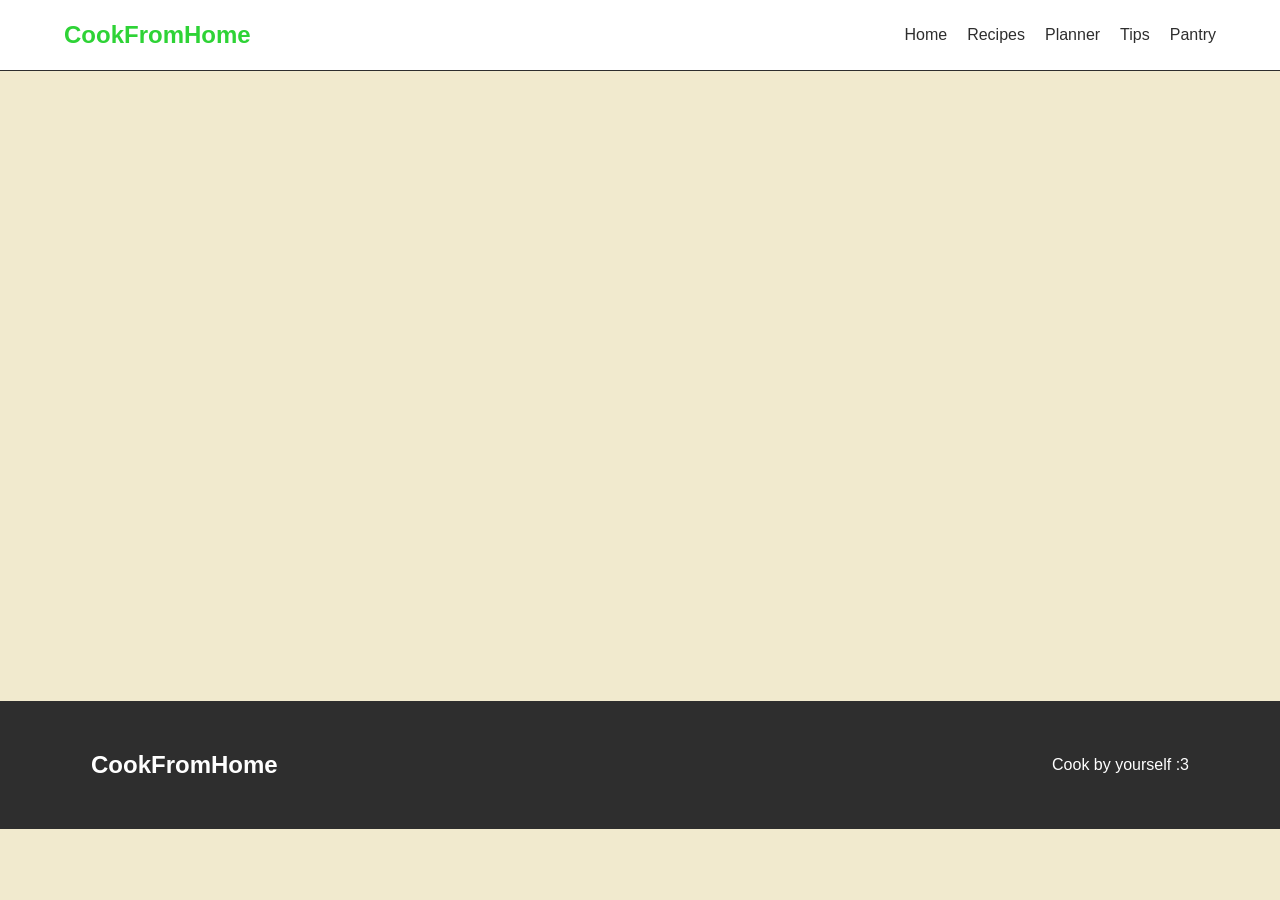
==== index.html @ ccfee4cf "Initial commit" ====
<!DOCTYPE html>
<html lang="en">
<head>
    <meta charset="UTF-8">
    <meta name="viewport" content="width=device-width, initial-scale=1.0">
    <title>CookFromHome</title>
    <link rel="stylesheet" href="css/style.css">
</head>
<body>
    <!-- это короч header его не надо трогать, если хотите новое добавить туда то делайте токо классы разделите мб с суфиксом названий своей страницы -->
     <header>
        <div class="container header-content">
            <a href="index.html" class="logo"> CookFromHome </a>

            <nav>
                 <a href="index.html">Home</a>
                 <a href="recipes.html">Recipes</a>
                 <a href="planner.html">Planner</a>
                 <a href="tips.html">Tips</a>
                 <a href="pantry.html">Pantry</a>
            </nav>
        </div>
     </header>

     <!-- Вот тут будете писать в основном свою страницу-->
     <main>

     </main>

     <!-- это будет footer его тоже не надо особо трогать, если хотите новое добавить туда то делайте токо классы разделите мб с суфиксом названий своей страницы-->
      <footer>
        <div class="container footer-content">
            <h2>CookFromHome</h2>
            <p>Cook by yourself :3</p>
        </div>
      </footer>
</body>
</html>
---- css/style.css ----
* {
    box-sizing: border-box;
}

body{
    margin: 0;
    font-family: Arial, sans-serif;
    background-color: rgb(241, 234, 206);
    color: rgb(61, 59, 59);
}

/* тут короч общие классы мб потом что то добавим чтобы облегчит но пока так а и кста вот юзайте заране готовый контейнер если не нравится то может свой сделать конечно*/

.container{
    width: 90%;
    max-width: 1200px;
    margin: 0 auto;
}

/* header */
header{
    background-color: white;
    border-bottom: 1px solid rgb(46, 46, 46);
}

.header-content{
    min-height: 70px;
    display: flex;
    align-items: center;
    justify-content: space-between;
}

.logo{
    color: rgb(46, 211, 54);
    font-size: 24px;
    font-weight: bold;
    text-decoration: none;
}

/* navigation */
nav{
    display: flex;
    gap: 20px;
}
nav a{
    color: rgb(46, 46, 46);
    text-decoration: none;
}

/* main <-------------------------------------------------------------- тут пишите свои классы и делите их коментариями по секциями и еще суфикс добавляйте по типу pantry-title plannet-title и тп*/
main{
    min-height: 70vh;
}

/* footer */
footer{
    padding: 30px;
    background-color: rgb(46, 46, 46);
    color: white;
}

.footer-content{
    display: flex;
    align-items: center;
    justify-content: space-between;
}
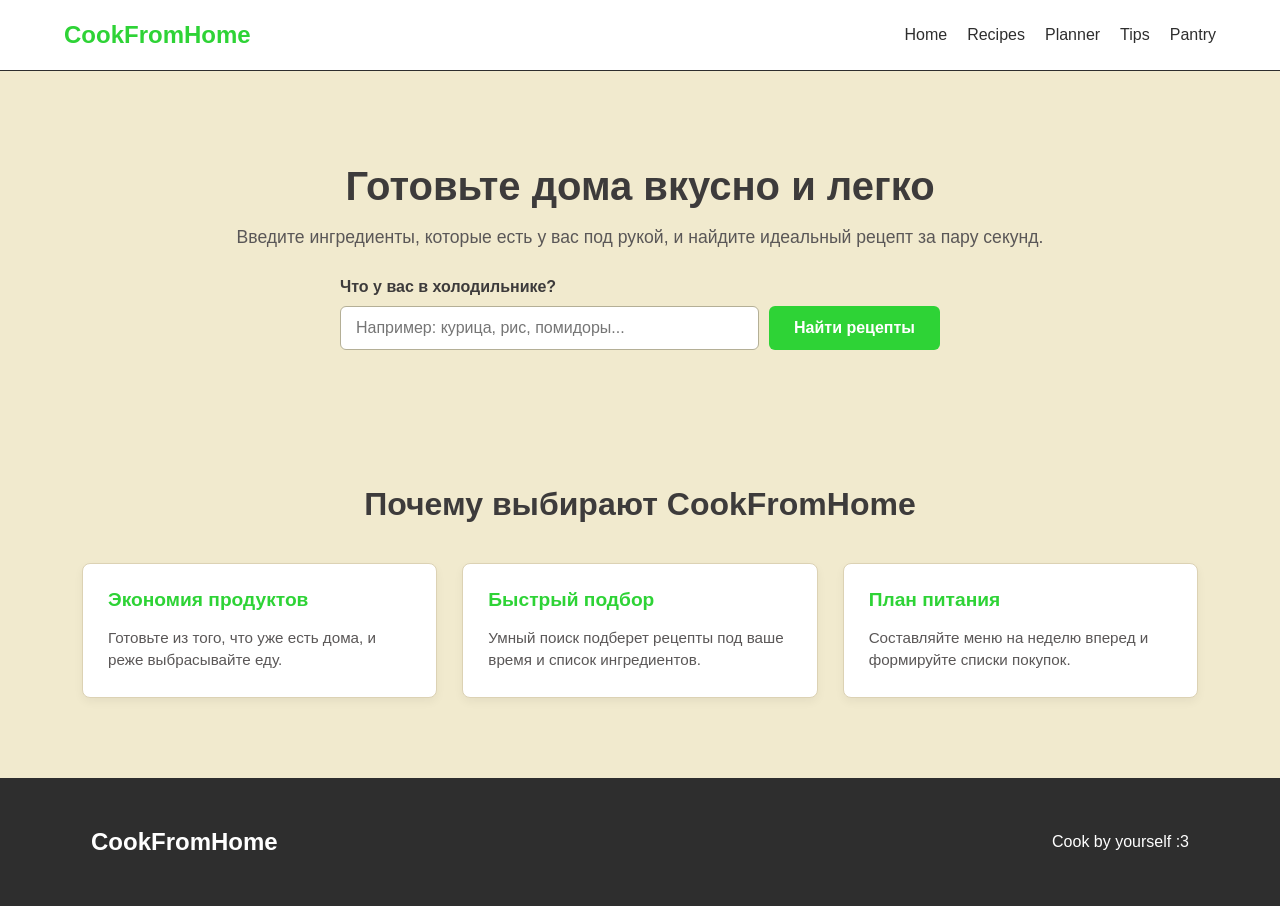
==== commit 84b29942: "Complete home page layout, styles and responsive design" ====
--- a/index.html
+++ b/index.html
@@ -5,6 +5,7 @@
     <meta name="viewport" content="width=device-width, initial-scale=1.0">
     <title>CookFromHome</title>
     <link rel="stylesheet" href="css/style.css">
+    <link rel="stylesheet" href="css/responsive.css">
 </head>
 <body>
     <!-- это короч header его не надо трогать, если хотите новое добавить туда то делайте токо классы разделите мб с суфиксом названий своей страницы -->
@@ -24,7 +25,43 @@
 
      <!-- Вот тут будете писать в основном свою страницу-->
      <main>
+         <!-- hero-секция с заголовком и призывом к действию -->
+         <section class="home-hero">
+             <div class="container home-hero-content">
+                 <h1 class="home-title">Готовьте дома вкусно и легко</h1>
+                 <p class="home-subtitle">Введите ингредиенты, которые есть у вас под рукой, и найдите идеальный рецепт за пару секунд.</p>
 
+                 <!-- форма быстрого ввода ингредиентов (требование для форм + Flexbox/Grid) -->
+                 <form class="home-form">
+                     <label for="ingredients-input" class="home-label">Что у вас в холодильнике?</label>
+                     <div class="home-input-group">
+                         <input type="text" id="ingredients-input" class="home-input" placeholder="Например: курица, рис, помидоры..." required>
+                         <button type="submit" class="home-btn">Найти рецепты</button>
+                     </div>
+                 </form>
+             </div>
+         </section>
+
+         <!-- секция преимуществ -->
+         <section class="home-benefits">
+             <div class="container">
+                 <h2 class="home-section-title">Почему выбирают CookFromHome</h2>
+                 <div class="home-benefits-grid">
+                     <article class="home-benefit-card">
+                         <h3 class="home-card-title">Экономия продуктов</h3>
+                         <p class="home-card-text">Готовьте из того, что уже есть дома, и реже выбрасывайте еду.</p>
+                     </article>
+                     <article class="home-benefit-card">
+                         <h3 class="home-card-title">Быстрый подбор</h3>
+                         <p class="home-card-text">Умный поиск подберет рецепты под ваше время и список ингредиентов.</p>
+                     </article>
+                     <article class="home-benefit-card">
+                         <h3 class="home-card-title">План питания</h3>
+                         <p class="home-card-text">Составляйте меню на неделю вперед и формируйте списки покупок.</p>
+                     </article>
+                 </div>
+             </div>
+         </section>
      </main>
 
      <!-- это будет footer его тоже не надо особо трогать, если хотите новое добавить туда то делайте токо классы разделите мб с суфиксом названий своей страницы-->
--- a/css/style.css
+++ b/css/style.css
@@ -7,6 +7,9 @@
     font-family: Arial, sans-serif;
     background-color: rgb(241, 234, 206);
     color: rgb(61, 59, 59);
+    min-height: 100vh;
+    display: flex;
+    flex-direction: column;
 }
 
 /* тут короч общие классы мб потом что то добавим чтобы облегчит но пока так а и кста вот юзайте заране готовый контейнер если не нравится то может свой сделать конечно*/
@@ -50,6 +53,7 @@
 /* main <-------------------------------------------------------------- тут пишите свои классы и делите их коментариями по секциями и еще суфикс добавляйте по типу pantry-title plannet-title и тп*/
 main{
     min-height: 70vh;
+    flex: 1;
 }
 
 /* footer */
@@ -63,4 +67,112 @@
     display: flex;
     align-items: center;
     justify-content: space-between;
+}
+/* 
+   HOME PAGE STYLES (Retkhan Angsar)
+    */
+
+/* Hero-секция */
+.home-hero {
+    padding: 60px 20px;
+    background-color: transparent;
+    text-align: center;
+}
+
+.home-title {
+    font-size: 2.5rem;
+    color: rgb(61, 59, 59);
+    margin-bottom: 15px;
+}
+
+.home-subtitle {
+    font-size: 1.1rem;
+    color: rgb(90, 87, 87);
+    margin-bottom: 30px;
+}
+
+/* Форма поиска (Flexbox) */
+.home-form {
+    max-width: 600px;
+    margin: 0 auto;
+    display: flex;
+    flex-direction: column;
+    gap: 10px;
+    text-align: left;
+}
+
+.home-label {
+    font-weight: bold;
+    color: rgb(61, 59, 59);
+}
+
+.home-input-group {
+    display: flex; /* flexbox для строки ввода и кнопки */
+    gap: 10px;
+}
+
+.home-input {
+    flex: 1; /* инпут занимает всё доступное пространство */
+    padding: 12px 15px;
+    border: 1px solid rgb(180, 175, 150);
+    border-radius: 6px;
+    font-size: 1rem;
+    background-color: white;
+}
+
+.home-btn {
+    padding: 12px 25px;
+    background-color: rgb(46, 211, 54);
+    color: white;
+    border: none;
+    border-radius: 6px;
+    font-size: 1rem;
+    font-weight: bold;
+    cursor: pointer;
+    transition: background 0.3s;
+}
+
+    .home-btn:hover {
+        background-color: rgb(35, 170, 42);
+    }
+
+/* секция преимуществ */
+.home-benefits {
+    padding: 50px 20px 80px 20px;
+}
+
+.home-section-title {
+    text-align: center;
+    font-size: 2rem;
+    margin-bottom: 40px;
+    color: rgb(61, 59, 59);
+}
+
+/* карточки преимуществ (CSS Grid) */
+.home-benefits-grid {
+    display: grid;
+    grid-template-columns: repeat(3, 1fr); /* 3 колонки на десктопе */
+    gap: 25px;
+}
+
+.home-benefit-card {
+    background: white;
+    padding: 25px;
+    border-radius: 8px;
+    box-shadow: 0 4px 10px rgba(0, 0, 0, 0.05);
+    border: 1px solid rgb(220, 210, 180);
+}
+
+.home-card-title {
+    font-size: 1.2rem;
+    margin-top: 0;
+    margin-bottom: 10px;
+    color: rgb(46, 211, 54);
+}
+
+.home-card-text {
+    color: rgb(90, 87, 87);
+    font-size: 0.95rem;
+    line-height: 1.5;
+    margin-bottom: 0;
 }
--- a/css/responsive.css
+++ b/css/responsive.css
@@ -0,0 +1,24 @@
+/* 
+   RESPONSIVE STYLES FOR HOME PAGE
+   */
+
+/* �������� � ��������� ���������� (������ ������ 768px) */
+@media (max-width: 768px) {
+    .home-title {
+        font-size: 2rem;
+    }
+
+    /* ����� ����������� �� 3 ������� � 1 ������� */
+    .home-benefits-grid {
+        grid-template-columns: 1fr;
+    }
+
+    /* ����� �� ��������� ������ ����� � ������ ������ ���� ���� ��� ������ */
+    .home-input-group {
+        flex-direction: column;
+    }
+
+    .home-btn {
+        width: 100%;
+    }
+}
